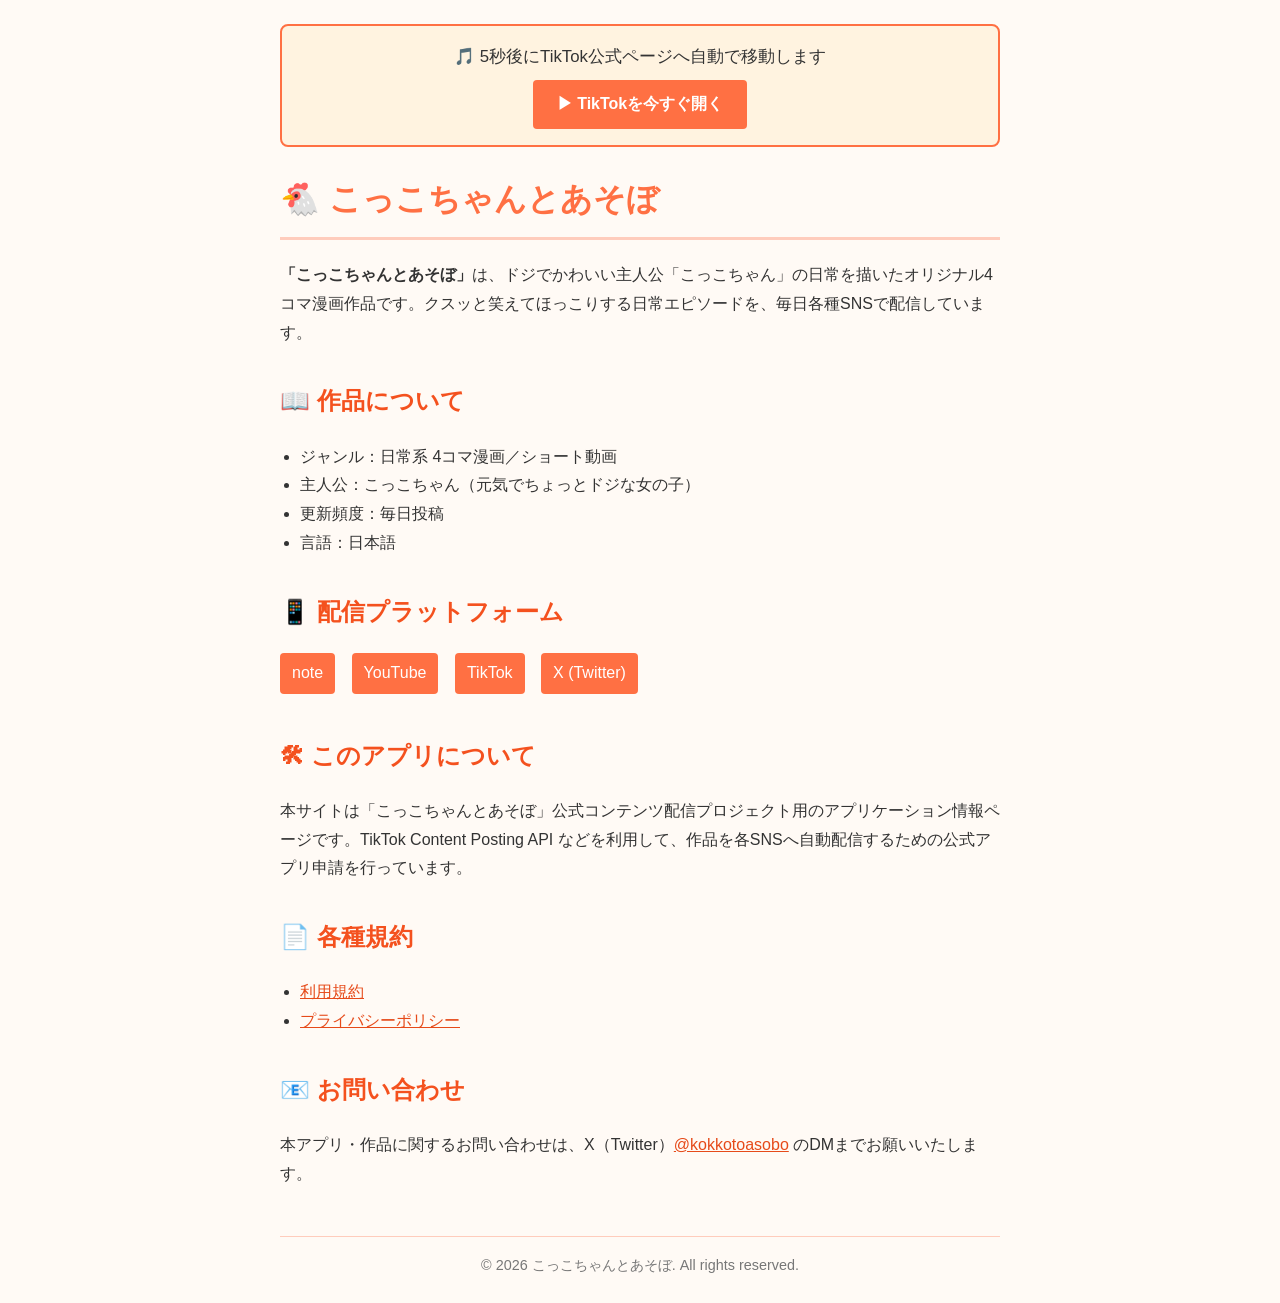
==== index.html @ 98923893 "Add index, terms, and privacy pages for TikTok app review" ====
<!DOCTYPE html>
<html lang="ja">
<head>
<meta charset="UTF-8">
<meta name="viewport" content="width=device-width, initial-scale=1.0">
<title>こっこちゃんとあそぼ | 日常4コマ漫画</title>
<meta name="description" content="「こっこちゃんとあそぼ」は、ドジでかわいい主人公こっこちゃんの日常を描いた4コマ漫画作品です。note・YouTube Shorts・TikTok・Xで毎日配信中。">
<meta http-equiv="refresh" content="5;url=https://www.tiktok.com/@kokkochantoasabo">
<script>
  setTimeout(function(){
    window.location.href = "https://www.tiktok.com/@kokkochantoasabo";
  }, 5000);
</script>
<style>
  body { font-family: -apple-system, "Segoe UI", "Hiragino Sans", "Yu Gothic UI", sans-serif; max-width: 720px; margin: 0 auto; padding: 24px; line-height: 1.8; color: #333; background: #fffaf5; }
  h1 { color: #ff7043; border-bottom: 3px solid #ffccbc; padding-bottom: 8px; }
  h2 { color: #f4511e; margin-top: 32px; }
  a { color: #e64a19; }
  ul { padding-left: 20px; }
  .footer { margin-top: 48px; padding-top: 16px; border-top: 1px solid #ffccbc; font-size: 0.9em; color: #777; text-align: center; }
  .links a { display: inline-block; margin-right: 12px; margin-bottom: 8px; padding: 6px 12px; background: #ff7043; color: #fff; text-decoration: none; border-radius: 4px; }
</style>
</head>
<body>
<div style="background:#fff3e0; border:2px solid #ff7043; padding:16px; border-radius:8px; text-align:center; margin-bottom:24px;">
  <p style="margin:0; font-size:1.05em;">🎵 5秒後にTikTok公式ページへ自動で移動します</p>
  <p style="margin:8px 0 0;"><a href="https://www.tiktok.com/@kokkochantoasabo" style="display:inline-block; padding:10px 24px; background:#ff7043; color:#fff; text-decoration:none; border-radius:4px; font-weight:bold;">▶ TikTokを今すぐ開く</a></p>
</div>

<h1>🐔 こっこちゃんとあそぼ</h1>
<p><strong>「こっこちゃんとあそぼ」</strong>は、ドジでかわいい主人公「こっこちゃん」の日常を描いたオリジナル4コマ漫画作品です。クスッと笑えてほっこりする日常エピソードを、毎日各種SNSで配信しています。</p>

<h2>📖 作品について</h2>
<ul>
  <li>ジャンル：日常系 4コマ漫画／ショート動画</li>
  <li>主人公：こっこちゃん（元気でちょっとドジな女の子）</li>
  <li>更新頻度：毎日投稿</li>
  <li>言語：日本語</li>
</ul>

<h2>📱 配信プラットフォーム</h2>
<div class="links">
  <a href="https://note.com/kokkotoasobo" target="_blank" rel="noopener">note</a>
  <a href="https://www.youtube.com/channel/UC7okq7dmOaVme2zmPf5RaPw" target="_blank" rel="noopener">YouTube</a>
  <a href="https://www.tiktok.com/@kokkochantoasabo" target="_blank" rel="noopener">TikTok</a>
  <a href="https://x.com/kokkotoasobo" target="_blank" rel="noopener">X (Twitter)</a>
</div>

<h2>🛠 このアプリについて</h2>
<p>本サイトは「こっこちゃんとあそぼ」公式コンテンツ配信プロジェクト用のアプリケーション情報ページです。TikTok Content Posting API などを利用して、作品を各SNSへ自動配信するための公式アプリ申請を行っています。</p>

<h2>📄 各種規約</h2>
<ul>
  <li><a href="terms.html">利用規約</a></li>
  <li><a href="privacy.html">プライバシーポリシー</a></li>
</ul>

<h2>📧 お問い合わせ</h2>
<p>本アプリ・作品に関するお問い合わせは、X（Twitter）<a href="https://x.com/kokkotoasobo" target="_blank" rel="noopener">@kokkotoasobo</a> のDMまでお願いいたします。</p>

<div class="footer">
  © 2026 こっこちゃんとあそぼ. All rights reserved.
</div>
</body>
</html>
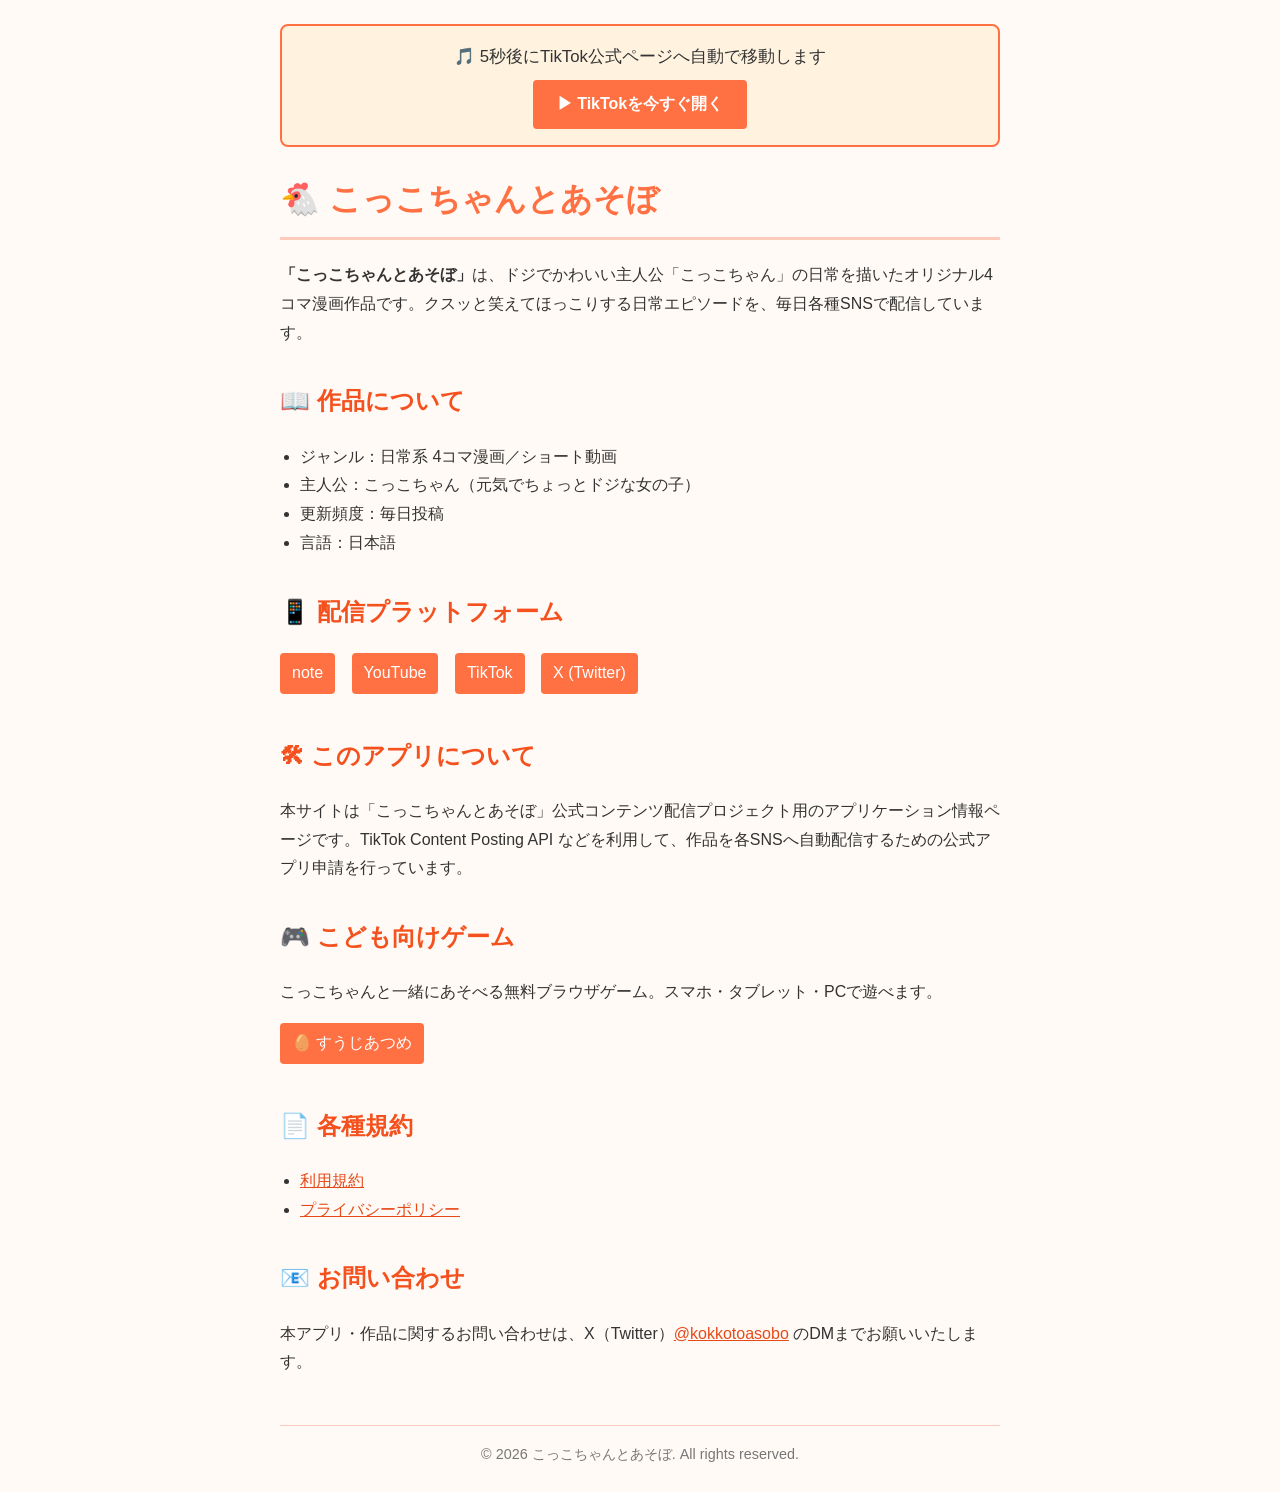
==== commit a0843b2e: "Add game: number collect (game #1)" ====
--- a/index.html
+++ b/index.html
@@ -49,6 +49,12 @@
 <h2>🛠 このアプリについて</h2>
 <p>本サイトは「こっこちゃんとあそぼ」公式コンテンツ配信プロジェクト用のアプリケーション情報ページです。TikTok Content Posting API などを利用して、作品を各SNSへ自動配信するための公式アプリ申請を行っています。</p>
 
+<h2>🎮 こども向けゲーム</h2>
+<p>こっこちゃんと一緒にあそべる無料ブラウザゲーム。スマホ・タブレット・PCで遊べます。</p>
+<div class="links">
+  <a href="games/number-collect/">🥚 すうじあつめ</a>
+</div>
+
 <h2>📄 各種規約</h2>
 <ul>
   <li><a href="terms.html">利用規約</a></li>
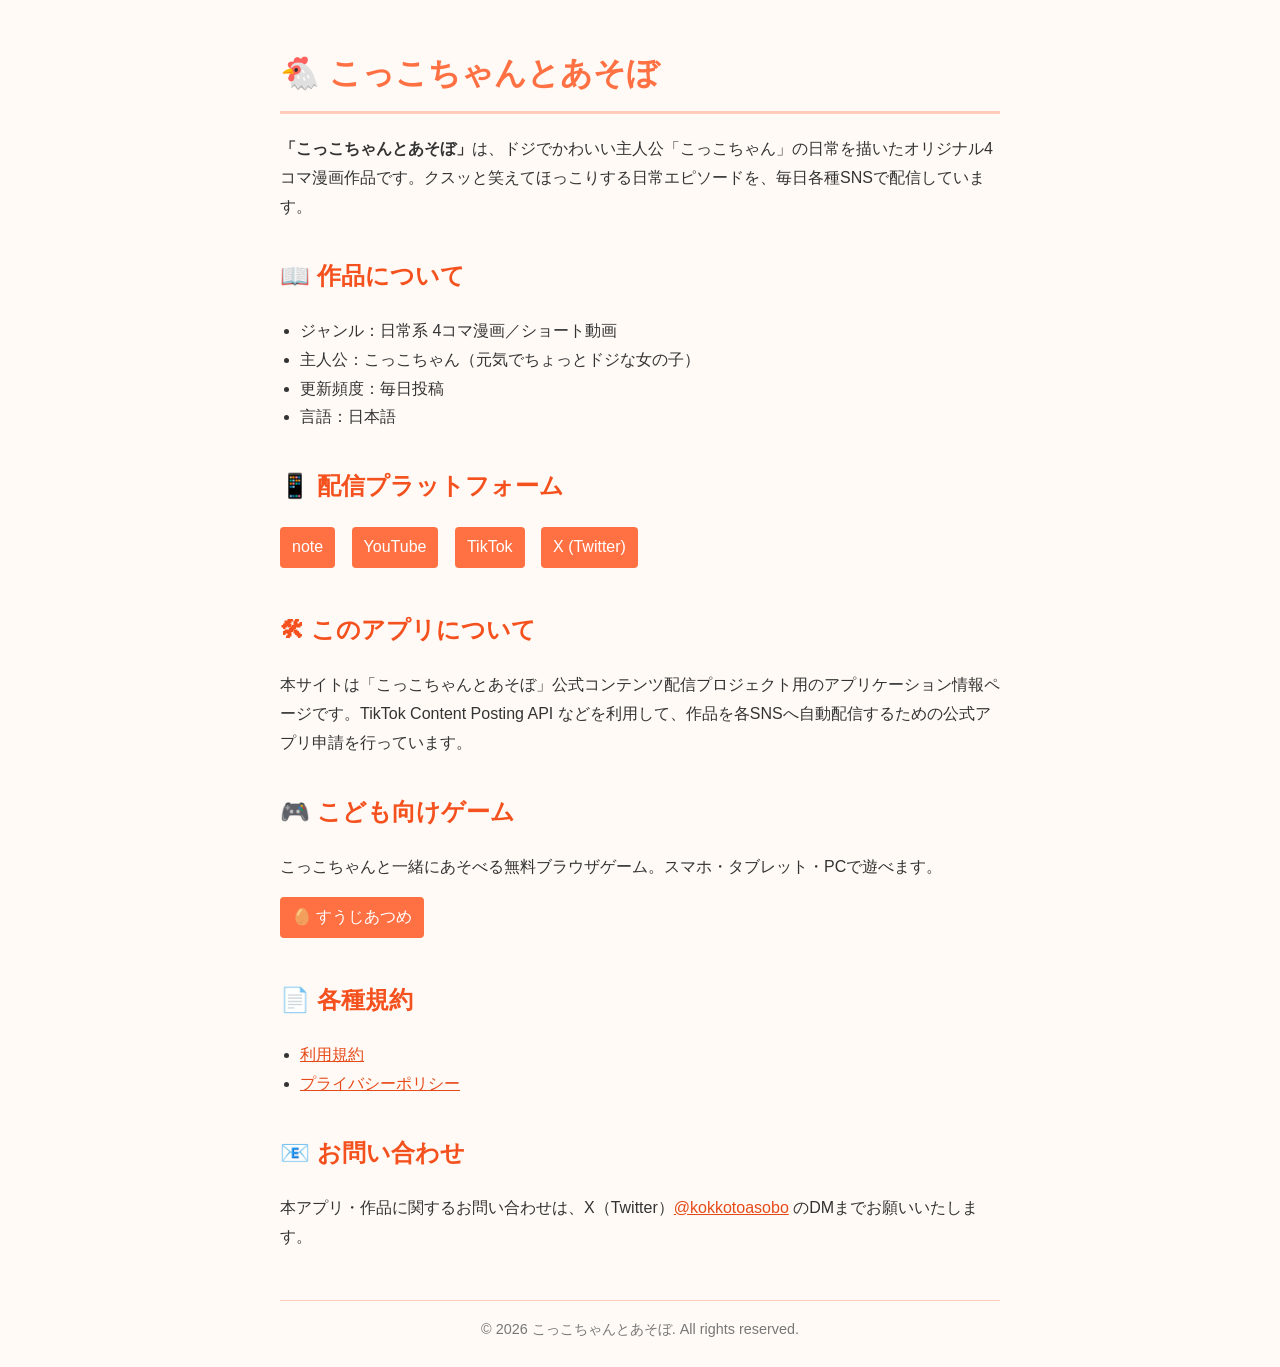
==== commit a589f855: "Remove TikTok auto-redirect from homepage" ====
--- a/index.html
+++ b/index.html
@@ -5,12 +5,6 @@
 <meta name="viewport" content="width=device-width, initial-scale=1.0">
 <title>こっこちゃんとあそぼ | 日常4コマ漫画</title>
 <meta name="description" content="「こっこちゃんとあそぼ」は、ドジでかわいい主人公こっこちゃんの日常を描いた4コマ漫画作品です。note・YouTube Shorts・TikTok・Xで毎日配信中。">
-<meta http-equiv="refresh" content="5;url=https://www.tiktok.com/@kokkochantoasabo">
-<script>
-  setTimeout(function(){
-    window.location.href = "https://www.tiktok.com/@kokkochantoasabo";
-  }, 5000);
-</script>
 <style>
   body { font-family: -apple-system, "Segoe UI", "Hiragino Sans", "Yu Gothic UI", sans-serif; max-width: 720px; margin: 0 auto; padding: 24px; line-height: 1.8; color: #333; background: #fffaf5; }
   h1 { color: #ff7043; border-bottom: 3px solid #ffccbc; padding-bottom: 8px; }
@@ -22,11 +16,6 @@
 </style>
 </head>
 <body>
-<div style="background:#fff3e0; border:2px solid #ff7043; padding:16px; border-radius:8px; text-align:center; margin-bottom:24px;">
-  <p style="margin:0; font-size:1.05em;">🎵 5秒後にTikTok公式ページへ自動で移動します</p>
-  <p style="margin:8px 0 0;"><a href="https://www.tiktok.com/@kokkochantoasabo" style="display:inline-block; padding:10px 24px; background:#ff7043; color:#fff; text-decoration:none; border-radius:4px; font-weight:bold;">▶ TikTokを今すぐ開く</a></p>
-</div>
-
 <h1>🐔 こっこちゃんとあそぼ</h1>
 <p><strong>「こっこちゃんとあそぼ」</strong>は、ドジでかわいい主人公「こっこちゃん」の日常を描いたオリジナル4コマ漫画作品です。クスッと笑えてほっこりする日常エピソードを、毎日各種SNSで配信しています。</p>
 
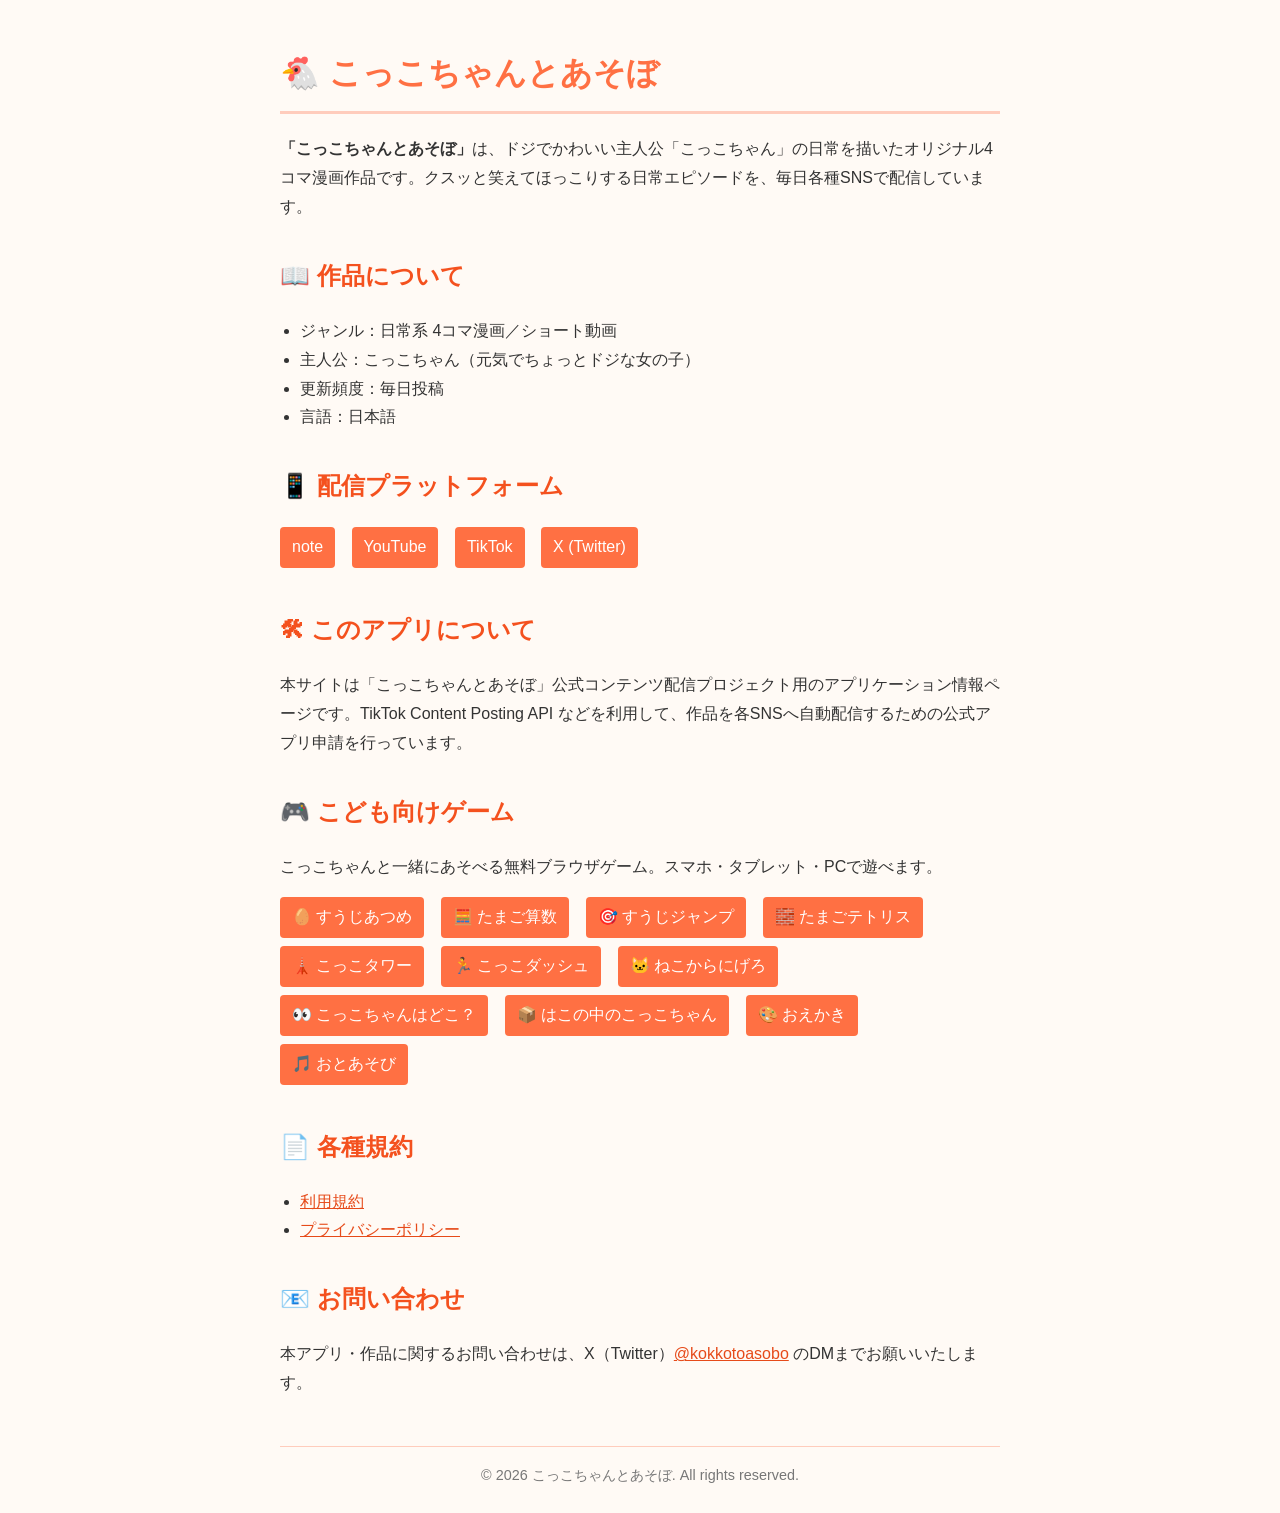
==== commit e3d599c5: "Add 10 more browser games (#2-#11) and game index" ====
--- a/index.html
+++ b/index.html
@@ -42,6 +42,16 @@
 <p>こっこちゃんと一緒にあそべる無料ブラウザゲーム。スマホ・タブレット・PCで遊べます。</p>
 <div class="links">
   <a href="games/number-collect/">🥚 すうじあつめ</a>
+  <a href="games/egg-math/">🧮 たまご算数</a>
+  <a href="games/number-jump/">🎯 すうじジャンプ</a>
+  <a href="games/egg-tetris/">🧱 たまごテトリス</a>
+  <a href="games/kokko-tower/">🗼 こっこタワー</a>
+  <a href="games/kokko-dash/">🏃 こっこダッシュ</a>
+  <a href="games/escape-cat/">🐱 ねこからにげろ</a>
+  <a href="games/find-kokko/">👀 こっこちゃんはどこ？</a>
+  <a href="games/shell-game/">📦 はこの中のこっこちゃん</a>
+  <a href="games/coloring/">🎨 おえかき</a>
+  <a href="games/sound-play/">🎵 おとあそび</a>
 </div>
 
 <h2>📄 各種規約</h2>
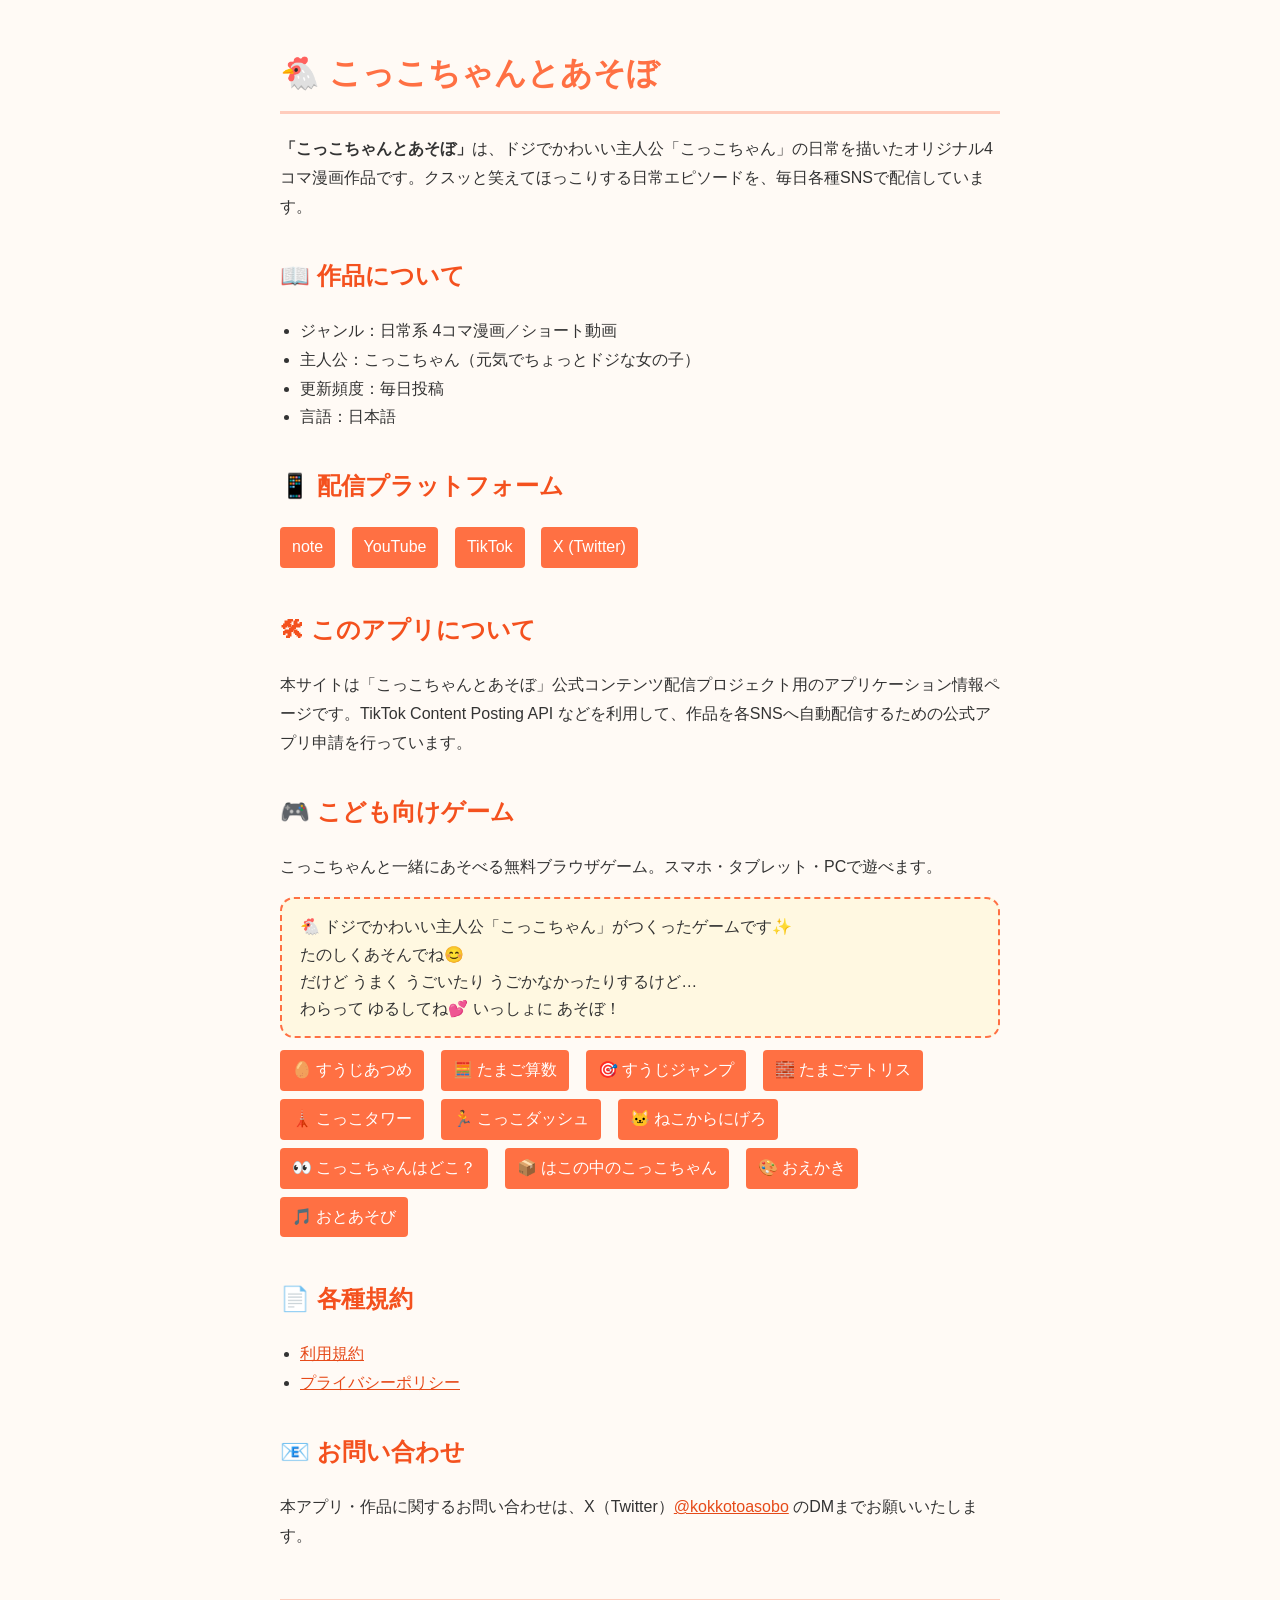
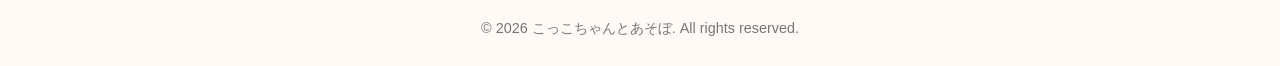
==== commit e252a3b6: "Add playful note about kokko-chan creating the games" ====
--- a/index.html
+++ b/index.html
@@ -40,6 +40,12 @@
 
 <h2>🎮 こども向けゲーム</h2>
 <p>こっこちゃんと一緒にあそべる無料ブラウザゲーム。スマホ・タブレット・PCで遊べます。</p>
+<div style="background:#fff8e1; border:2px dashed #ff7043; padding:14px 18px; border-radius:14px; margin:12px 0; line-height:1.7;">
+🐔 ドジでかわいい主人公「こっこちゃん」がつくったゲームです✨<br>
+たのしくあそんでね😊<br>
+だけど うまく うごいたり うごかなかったりするけど…<br>
+わらって ゆるしてね💕  いっしょに あそぼ！
+</div>
 <div class="links">
   <a href="games/number-collect/">🥚 すうじあつめ</a>
   <a href="games/egg-math/">🧮 たまご算数</a>
